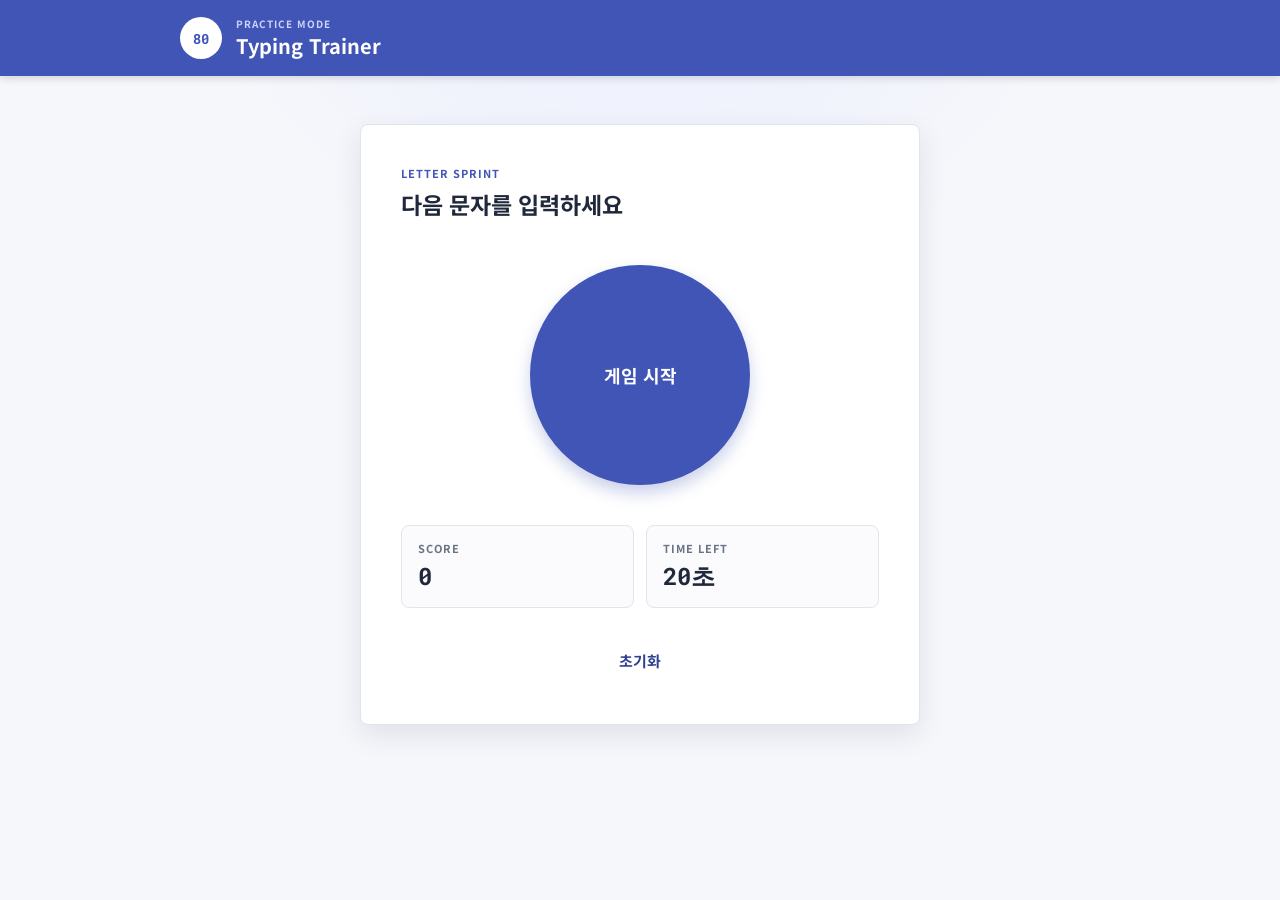
==== exam4.html @ c8808058 "feat: files upload" ====
<!-- 
    1. 아래 게임의 문제점을 발견하고,
   개선점을 제시하세요. 정답은 없습니다. 
    2. 디자인을 개선해보세요.
    3. css, javascript 파일을 외부로 빼서 따로 관리하도록 변경해주시고
    4. repository를 새로 만들어서
    5. github 페이지에 배포해보세요
 -->
<!doctype html>
<html lang="ko">
  <head>
    <meta charset="UTF-8" />
    <meta name="viewport" content="width=device-width, initial-scale=1.0" />
    <title>Typing Game</title>
    <link rel="stylesheet" href="./exam4.css" />
    <script src="./exam4.js" defer></script>
  </head>
  <body>
    <header class="app-bar">
      <div class="app-bar__content">
        <span class="app-bar__mark">80</span>
        <div>
          <p class="app-bar__eyebrow">Practice mode</p>
          <h1>Typing Trainer</h1>
        </div>
      </div>
    </header>

    <main class="game-shell">
      <section class="game-panel" aria-labelledby="game-title">
        <div class="game-heading">
          <div>
            <p class="section-label">Letter sprint</p>
            <h2 id="game-title">다음 문자를 입력하세요</h2>
          </div>
        </div>

        <div class="start-action">
          <button
            id="startButton"
            class="button button--primary"
            onclick="startGame()"
          >
            게임 시작
          </button>
        </div>

        <div
          id="targetChar"
          aria-live="polite"
          aria-label="입력할 문자"
          hidden
        ></div>

        <p id="gameStatus" class="game-status" aria-live="polite"></p>

        <div class="stats" aria-label="게임 정보">
          <div class="stat-card">
            <span class="stat-card__label">SCORE</span>
            <strong id="score">0</strong>
          </div>
          <div class="stat-card">
            <span class="stat-card__label">TIME LEFT</span>
            <strong id="timer">20초</strong>
          </div>
        </div>

        <div class="actions">
          <button
            id="resetButton"
            class="button button--text"
            onclick="resetGame()"
          >
            초기화
          </button>
        </div>
      </section>
    </main>
  </body>
</html>
---- exam4.css ----
@import url("https://fonts.googleapis.com/css2?family=Noto+Sans+KR:wght@400;500;700;900&family=Roboto+Mono:wght@500;700&display=swap");

:root {
  --body-bg: #f6f7fb;
  --panel: #ffffff;
  --line: #e1e4ec;
  --screen: #202b44;
  --screen-text: #f4f6ff;
  --ink: #20283b;
  --muted: #697386;
  --primary: #4055b5;
  --primary-dark: #304292;
  --accent: #e86b4a;
}

* {
  box-sizing: border-box;
}

[hidden] {
  display: none !important;
}

body {
  min-height: 100vh;
  margin: 0;
  padding: 0 20px 64px;
  color: var(--ink);
  background:
    radial-gradient(circle at 50% -20%, #e7ebff 0, transparent 480px),
    var(--body-bg);
  font-family: "Noto Sans KR", sans-serif;
  font-weight: 500;
}

.app-bar {
  margin: 0 -20px;
  color: #fff;
  background: var(--primary);
  box-shadow: 0 2px 8px rgba(32, 43, 68, 0.18);
}

.app-bar__content {
  width: min(100% - 40px, 920px);
  min-height: 76px;
  margin: auto;
  display: flex;
  align-items: center;
  gap: 14px;
}

.app-bar__mark {
  display: grid;
  width: 42px;
  height: 42px;
  place-items: center;
  border-radius: 50%;
  color: var(--primary);
  background: #fff;
  font:
    700 14px "Roboto Mono",
    monospace;
}

.app-bar h1,
.app-bar__eyebrow,
.game-heading h2,
.section-label {
  margin: 0;
}

.app-bar h1 {
  font-size: 20px;
  font-weight: 700;
}

.app-bar__eyebrow,
.section-label,
.stat-card__label {
  color: var(--muted);
  font-size: 11px;
  font-weight: 700;
  letter-spacing: 1px;
}

.app-bar__eyebrow {
  color: #cbd3ff;
  font-size: 10px;
  text-transform: uppercase;
}

.game-shell {
  width: min(100%, 560px);
  margin: 48px auto 0;
}

.game-panel {
  padding: clamp(24px, 6vw, 40px);
  display: flex;
  flex-direction: column;
  background: var(--panel);
  border: 1px solid var(--line);
  border-radius: 8px;
  box-shadow: 0 10px 28px rgba(32, 43, 68, 0.1);
}

.game-heading {
  display: flex;
  align-items: flex-start;
  justify-content: space-between;
  margin-bottom: 24px;
}

.section-label {
  margin-bottom: 6px;
  color: var(--primary);
  text-transform: uppercase;
}

.game-heading h2 {
  font-size: clamp(18px, 4vw, 23px);
  font-weight: 700;
}

.start-action {
  margin: 20px 0 12px;
}

.start-action .button {
  width: min(100%, 220px);
  aspect-ratio: 1;
  display: block;
  margin: 0 auto;
  padding: 20px;
  border-radius: 50%;
  font-size: 18px;
  box-shadow: 0 8px 16px rgba(64, 85, 181, 0.28);
}

#targetChar {
  min-height: 180px;
  margin: 4px 0;
  display: grid;
  place-items: center;
  background-color: #fff;
  border-radius: 20px;
  color: var(--primary-dark);
  font-size: clamp(80px, 20vw, 148px);
  font-family: "Roboto Mono", monospace;
  font-weight: 500;
  letter-spacing: 0;
  line-height: 1;
  text-shadow: 0 3px 0 #dfe3ff;
}

#targetChar.is-wrong {
  color: #d64040;
}

#targetChar.is-correct {
  color: #249653;
}

#targetChar.is-warning {
  animation: target-warning 700ms steps(1, end) infinite;
}

.game-status {
  min-height: 28px;
  margin: 8px 0 0;
  color: var(--accent);
  font:
    700 20px "Roboto Mono",
    monospace;
  text-align: center;
  text-transform: uppercase;
}

.game-status:empty {
  min-height: 0;
}

.game-panel.is-ended .game-status {
  order: 1;
  min-height: 0;
  margin-top: 20px;
  color: var(--accent);
  font-size: clamp(30px, 8vw, 44px);
}

.game-panel.is-ended .stats {
  order: 2;
  display: block;
  width: min(100%, 220px);
  margin: 12px auto 16px;
}

.game-panel.is-ended .stat-card {
  padding: 10px 14px;
}

.game-panel.is-ended .stat-card + .stat-card {
  margin-top: 8px;
}

.game-panel.is-ended .start-action {
  order: 3;
  margin: 0 auto;
}

.game-panel.is-ended .start-action .button {
  width: auto;
  min-height: 36px;
  aspect-ratio: auto;
  padding: 7px 18px;
  border-radius: 6px;
  font-size: 13px;
  box-shadow: none;
}

.game-panel.is-ended .actions {
  display: none;
}

@keyframes target-warning {
  0%,
  49% {
    background-color: #fff;
  }

  50%,
  100% {
    background-color: rgba(214, 64, 64, 0.28);
  }
}

.stats {
  display: grid;
  grid-template-columns: repeat(2, 1fr);
  gap: 12px;
  margin: 20px 0 28px;
}

.stat-card {
  padding: 14px 16px;
  border: 1px solid var(--line);
  border-radius: 8px;
  background: #fbfbfd;
}

.stat-card__label {
  display: block;
  margin-bottom: 4px;
}

.stat-card strong {
  font:
    700 clamp(18px, 4vw, 24px) "Roboto Mono",
    monospace;
}

.actions {
  display: flex;
  gap: 12px;
}

.button {
  min-height: 48px;
  flex: 1;
  padding: 12px 20px;
  border: 0;
  border-radius: 8px;
  font:
    700 15px "Noto Sans KR",
    sans-serif;
  cursor: pointer;
  touch-action: manipulation;
  transition:
    background 160ms ease,
    box-shadow 160ms ease,
    transform 160ms ease;
}

.button--primary {
  color: #fff;
  background: var(--primary);
  box-shadow: 0 3px 6px rgba(64, 85, 181, 0.25);
}

.button--text {
  color: var(--primary-dark);
  background: transparent;
}

.button:hover {
  box-shadow: 0 5px 10px rgba(32, 43, 68, 0.16);
}

.button--primary:hover {
  background: var(--primary-dark);
}

.start-action .button--primary:hover {
  transform: scale(1.03);
  box-shadow: 0 10px 20px rgba(64, 85, 181, 0.32);
}

.button--text:hover {
  background: #eef0ff;
}

.button:active {
  transform: translateY(1px);
}

.button:focus-visible {
  outline: 3px solid #aab5ff;
  outline-offset: 2px;
}

@media (max-width: 420px) {
  .game-shell {
    margin-top: 28px;
  }

  .game-panel {
    padding: 20px;
  }

  .start-action .button {
    width: 180px;
  }

  .actions {
    flex-direction: column;
  }
}
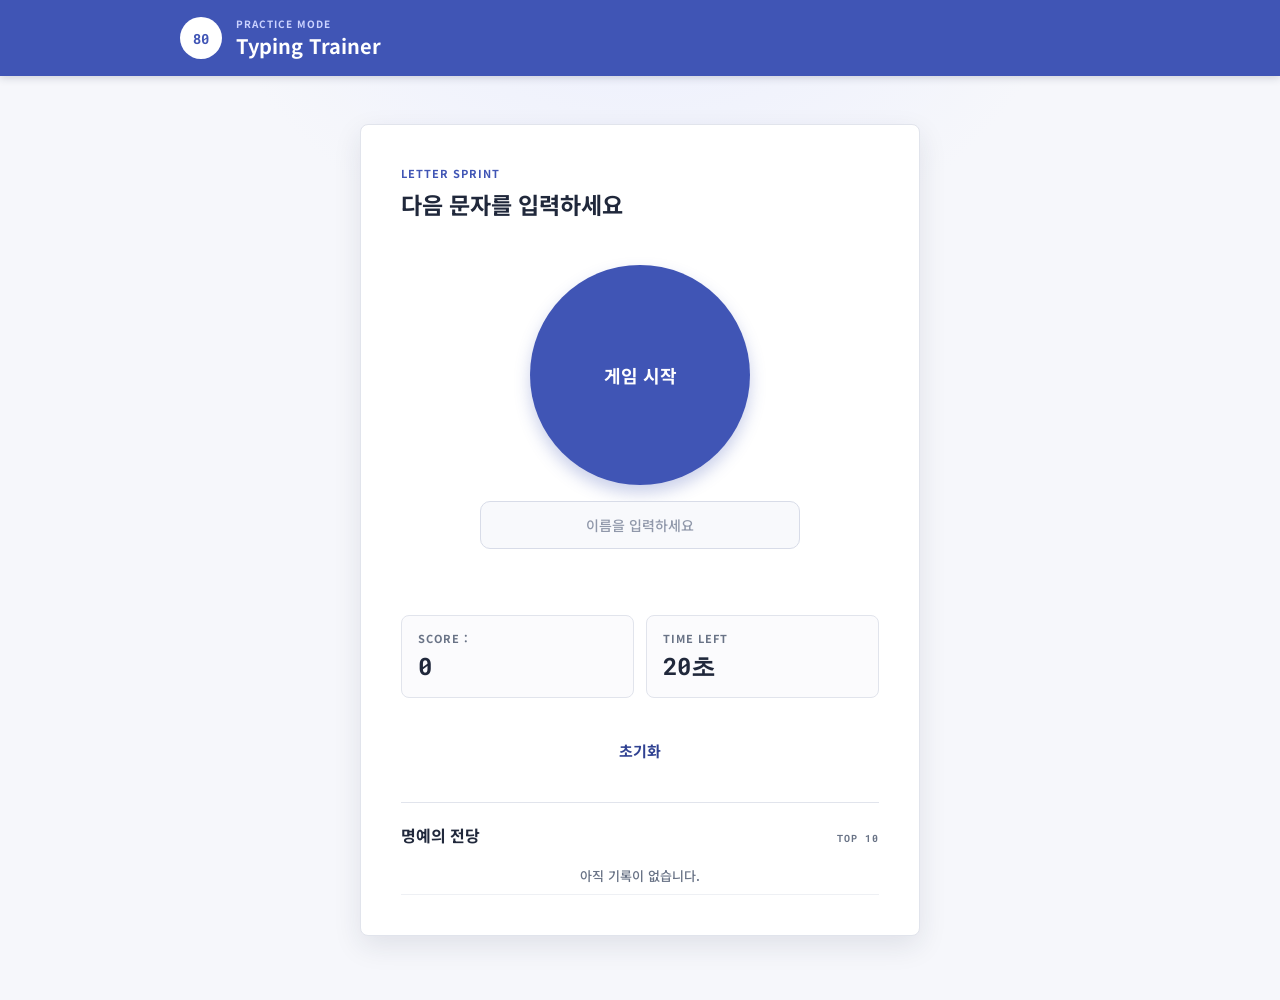
==== commit 598226f0: "feat: 타이핑 게임 이름 입력 및 점수 순위 기능 추가 - 이름 입력 필수 검증 추가 - 게임 중 이름 입력창 숨김 - 게임 종료 후 점수와 이름 저장 - TOP 10 순위 표" ====
--- a/exam4.html
+++ b/exam4.html
@@ -43,6 +43,18 @@
           >
             게임 시작
           </button>
+          <div class="player-form">
+            <input
+              id="playerName"
+              name="name"
+              type="text"
+              maxlength="12"
+              placeholder="이름을 입력하세요"
+              autocomplete="name"
+              aria-label="이름"
+            />
+            <p id="nameError" class="name-error" aria-live="polite"></p>
+          </div>
         </div>
 
         <div
@@ -56,7 +68,7 @@
 
         <div class="stats" aria-label="게임 정보">
           <div class="stat-card">
-            <span class="stat-card__label">SCORE</span>
+            <span class="stat-card__label">SCORE :</span>
             <strong id="score">0</strong>
           </div>
           <div class="stat-card">
@@ -74,6 +86,14 @@
             초기화
           </button>
         </div>
+
+        <section class="leaderboard" aria-labelledby="leaderboard-title">
+          <div class="leaderboard__heading">
+            <h3 id="leaderboard-title">명예의 전당</h3>
+            <span>TOP 10</span>
+          </div>
+          <ol id="leaderboardList" class="leaderboard__list"></ol>
+        </section>
       </section>
     </main>
   </body>
--- a/exam4.css
+++ b/exam4.css
@@ -124,6 +124,48 @@
 
 .start-action {
   margin: 20px 0 12px;
+}
+
+.player-form {
+  width: min(100%, 320px);
+  margin: 16px auto 0;
+}
+
+.player-form input {
+  width: 100%;
+  min-height: 48px;
+  padding: 12px 16px;
+  border: 1px solid #d8dce8;
+  border-radius: 10px;
+  color: var(--ink);
+  background: #f8f9fc;
+  font:
+    500 14px "Noto Sans KR",
+    sans-serif;
+  text-align: center;
+  transition:
+    border-color 160ms ease,
+    background 160ms ease,
+    box-shadow 160ms ease;
+}
+
+.player-form input::placeholder {
+  color: #9098aa;
+}
+
+.name-error {
+  min-height: 20px;
+  margin: 6px 0 0;
+  color: #d64040;
+  font-size: 12px;
+  text-align: center;
+}
+
+.player-form input:focus {
+  border-color: var(--primary);
+  outline: 0;
+  background: #fff;
+  box-shadow: 0 0 0 3px #dce1ff;
 }
 
 .start-action .button {
@@ -190,22 +232,40 @@
 
 .game-panel.is-ended .stats {
   order: 2;
-  display: block;
-  width: min(100%, 220px);
+  display: flex;
+  width: auto;
+  justify-content: center;
   margin: 12px auto 16px;
 }
 
 .game-panel.is-ended .stat-card {
-  padding: 10px 14px;
+  display: flex;
+  align-items: baseline;
+  gap: 6px;
+  padding: 0;
+  border: 0;
+  background: transparent;
 }
 
 .game-panel.is-ended .stat-card + .stat-card {
-  margin-top: 8px;
+  display: none;
+}
+
+.game-panel.is-ended .stat-card__label {
+  margin: 0;
 }
 
 .game-panel.is-ended .start-action {
   order: 3;
   margin: 0 auto;
+}
+
+.game-panel.is-ended .player-form {
+  display: none;
+}
+
+.game-panel.is-playing .player-form {
+  display: none;
 }
 
 .game-panel.is-ended .start-action .button {
@@ -222,6 +282,10 @@
   display: none;
 }
 
+.game-panel.is-ended .leaderboard {
+  order: 4;
+}
+
 @keyframes target-warning {
   0%,
   49% {
@@ -262,6 +326,61 @@
 .actions {
   display: flex;
   gap: 12px;
+}
+
+.leaderboard {
+  margin-top: 28px;
+  padding-top: 20px;
+  border-top: 1px solid var(--line);
+}
+
+.leaderboard__heading {
+  display: flex;
+  align-items: baseline;
+  justify-content: space-between;
+  margin-bottom: 10px;
+}
+
+.leaderboard h3,
+.leaderboard__heading span {
+  margin: 0;
+}
+
+.leaderboard h3 {
+  font-size: 16px;
+}
+
+.leaderboard__heading span {
+  color: var(--muted);
+  font:
+    700 10px "Roboto Mono",
+    monospace;
+  letter-spacing: 1px;
+}
+
+.leaderboard__list {
+  margin: 0;
+  padding: 0;
+  list-style: none;
+}
+
+.leaderboard__item,
+.leaderboard__empty {
+  display: flex;
+  justify-content: space-between;
+  padding: 9px 4px;
+  border-bottom: 1px solid #eef0f4;
+  font-size: 13px;
+}
+
+.leaderboard__item strong {
+  color: var(--primary-dark);
+  font-family: "Roboto Mono", monospace;
+}
+
+.leaderboard__empty {
+  justify-content: center;
+  color: var(--muted);
 }
 
 .button {
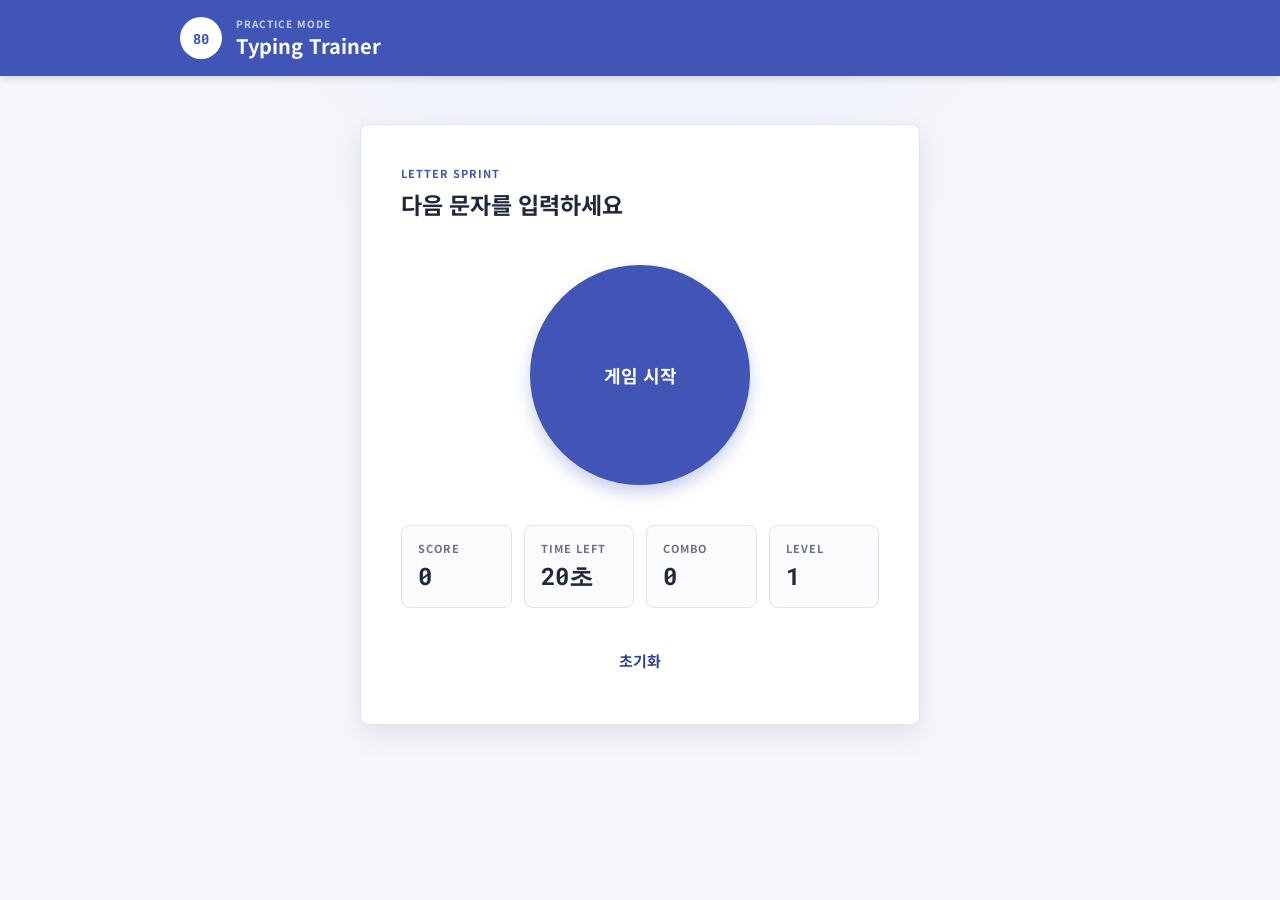
==== commit 7dc1483b: "feat/jaehong" ====
--- a/exam4.html
+++ b/exam4.html
@@ -39,22 +39,9 @@
           <button
             id="startButton"
             class="button button--primary"
-            onclick="startGame()"
           >
             게임 시작
           </button>
-          <div class="player-form">
-            <input
-              id="playerName"
-              name="name"
-              type="text"
-              maxlength="12"
-              placeholder="이름을 입력하세요"
-              autocomplete="name"
-              aria-label="이름"
-            />
-            <p id="nameError" class="name-error" aria-live="polite"></p>
-          </div>
         </div>
 
         <div
@@ -68,12 +55,20 @@
 
         <div class="stats" aria-label="게임 정보">
           <div class="stat-card">
-            <span class="stat-card__label">SCORE :</span>
+            <span class="stat-card__label">SCORE</span>
             <strong id="score">0</strong>
           </div>
           <div class="stat-card">
             <span class="stat-card__label">TIME LEFT</span>
             <strong id="timer">20초</strong>
+          </div>
+          <div class="stat-card">
+            <span class="stat-card__label">COMBO</span>
+            <strong id="combo">0</strong>
+          </div>
+          <div class="stat-card">
+            <span class="stat-card__label">LEVEL</span>
+            <strong id="level">1</strong>
           </div>
         </div>
 
@@ -86,14 +81,6 @@
             초기화
           </button>
         </div>
-
-        <section class="leaderboard" aria-labelledby="leaderboard-title">
-          <div class="leaderboard__heading">
-            <h3 id="leaderboard-title">명예의 전당</h3>
-            <span>TOP 10</span>
-          </div>
-          <ol id="leaderboardList" class="leaderboard__list"></ol>
-        </section>
       </section>
     </main>
   </body>
--- a/exam4.css
+++ b/exam4.css
@@ -124,48 +124,6 @@
 
 .start-action {
   margin: 20px 0 12px;
-}
-
-.player-form {
-  width: min(100%, 320px);
-  margin: 16px auto 0;
-}
-
-.player-form input {
-  width: 100%;
-  min-height: 48px;
-  padding: 12px 16px;
-  border: 1px solid #d8dce8;
-  border-radius: 10px;
-  color: var(--ink);
-  background: #f8f9fc;
-  font:
-    500 14px "Noto Sans KR",
-    sans-serif;
-  text-align: center;
-  transition:
-    border-color 160ms ease,
-    background 160ms ease,
-    box-shadow 160ms ease;
-}
-
-.player-form input::placeholder {
-  color: #9098aa;
-}
-
-.name-error {
-  min-height: 20px;
-  margin: 6px 0 0;
-  color: #d64040;
-  font-size: 12px;
-  text-align: center;
-}
-
-.player-form input:focus {
-  border-color: var(--primary);
-  outline: 0;
-  background: #fff;
-  box-shadow: 0 0 0 3px #dce1ff;
 }
 
 .start-action .button {
@@ -216,6 +174,7 @@
     monospace;
   text-align: center;
   text-transform: uppercase;
+    white-space: pre-line;
 }
 
 .game-status:empty {
@@ -232,40 +191,22 @@
 
 .game-panel.is-ended .stats {
   order: 2;
-  display: flex;
-  width: auto;
-  justify-content: center;
+  display: block;
+  width: min(100%, 220px);
   margin: 12px auto 16px;
 }
 
 .game-panel.is-ended .stat-card {
-  display: flex;
-  align-items: baseline;
-  gap: 6px;
-  padding: 0;
-  border: 0;
-  background: transparent;
+  padding: 10px 14px;
 }
 
 .game-panel.is-ended .stat-card + .stat-card {
-  display: none;
-}
-
-.game-panel.is-ended .stat-card__label {
-  margin: 0;
+  margin-top: 8px;
 }
 
 .game-panel.is-ended .start-action {
   order: 3;
   margin: 0 auto;
-}
-
-.game-panel.is-ended .player-form {
-  display: none;
-}
-
-.game-panel.is-playing .player-form {
-  display: none;
 }
 
 .game-panel.is-ended .start-action .button {
@@ -282,10 +223,6 @@
   display: none;
 }
 
-.game-panel.is-ended .leaderboard {
-  order: 4;
-}
-
 @keyframes target-warning {
   0%,
   49% {
@@ -300,7 +237,7 @@
 
 .stats {
   display: grid;
-  grid-template-columns: repeat(2, 1fr);
+  grid-template-columns: repeat(4, 1fr);
   gap: 12px;
   margin: 20px 0 28px;
 }
@@ -323,64 +260,15 @@
     monospace;
 }
 
+@media (max-width: 480px) {
+  .stats {
+    grid-template-columns: repeat(2, 1fr);
+  }
+}
+
 .actions {
   display: flex;
   gap: 12px;
-}
-
-.leaderboard {
-  margin-top: 28px;
-  padding-top: 20px;
-  border-top: 1px solid var(--line);
-}
-
-.leaderboard__heading {
-  display: flex;
-  align-items: baseline;
-  justify-content: space-between;
-  margin-bottom: 10px;
-}
-
-.leaderboard h3,
-.leaderboard__heading span {
-  margin: 0;
-}
-
-.leaderboard h3 {
-  font-size: 16px;
-}
-
-.leaderboard__heading span {
-  color: var(--muted);
-  font:
-    700 10px "Roboto Mono",
-    monospace;
-  letter-spacing: 1px;
-}
-
-.leaderboard__list {
-  margin: 0;
-  padding: 0;
-  list-style: none;
-}
-
-.leaderboard__item,
-.leaderboard__empty {
-  display: flex;
-  justify-content: space-between;
-  padding: 9px 4px;
-  border-bottom: 1px solid #eef0f4;
-  font-size: 13px;
-}
-
-.leaderboard__item strong {
-  color: var(--primary-dark);
-  font-family: "Roboto Mono", monospace;
-}
-
-.leaderboard__empty {
-  justify-content: center;
-  color: var(--muted);
 }
 
 .button {
@@ -428,8 +316,26 @@
   background: #eef0ff;
 }
 
+.button.is-evading {
+  position: fixed;
+  z-index: 10;
+  transition:
+    left 180ms ease,
+    top 180ms ease,
+    background 160ms ease,
+    box-shadow 160ms ease;
+}
+
 .button:active {
   transform: translateY(1px);
+}
+
+.button:disabled {
+  color: var(--muted);
+  background: #f1f2f5;
+  box-shadow: none;
+  cursor: not-allowed;
+  opacity: 0.75;
 }
 
 .button:focus-visible {
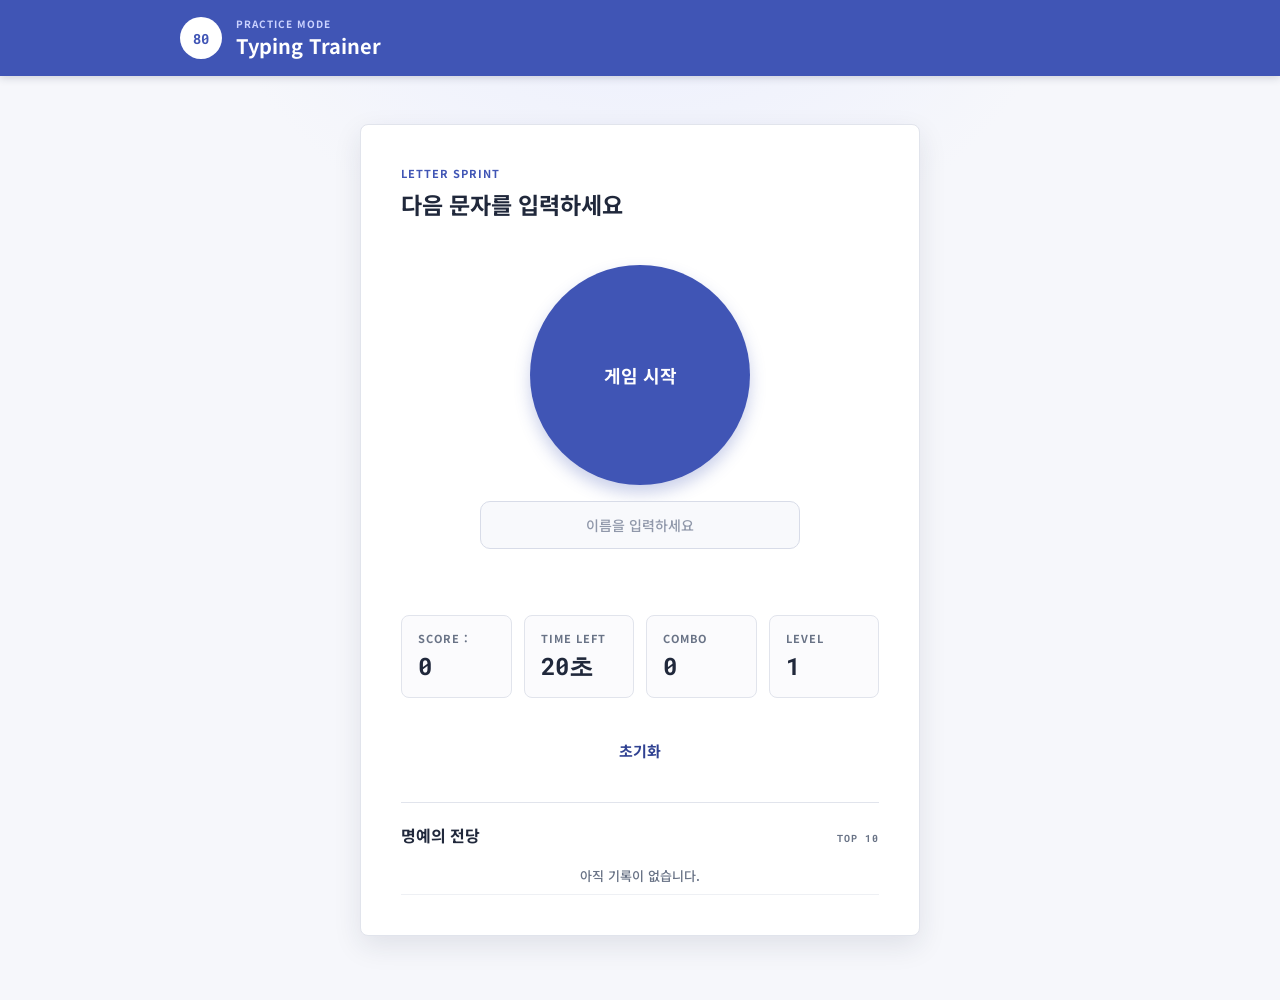
==== commit f2aa37c5: "fix: conflict 해결 및 코드 정리" ====
--- a/exam4.html
+++ b/exam4.html
@@ -1,11 +1,3 @@
-<!-- 
-    1. 아래 게임의 문제점을 발견하고,
-   개선점을 제시하세요. 정답은 없습니다. 
-    2. 디자인을 개선해보세요.
-    3. css, javascript 파일을 외부로 빼서 따로 관리하도록 변경해주시고
-    4. repository를 새로 만들어서
-    5. github 페이지에 배포해보세요
- -->
 <!doctype html>
 <html lang="ko">
   <head>
@@ -36,12 +28,21 @@
         </div>
 
         <div class="start-action">
-          <button
-            id="startButton"
-            class="button button--primary"
-          >
+          <button id="startButton" class="button button--primary">
             게임 시작
           </button>
+          <div class="player-form">
+            <input
+              id="playerName"
+              name="name"
+              type="text"
+              maxlength="12"
+              placeholder="이름을 입력하세요"
+              autocomplete="name"
+              aria-label="이름"
+            />
+            <p id="nameError" class="name-error" aria-live="polite"></p>
+          </div>
         </div>
 
         <div
@@ -55,7 +56,7 @@
 
         <div class="stats" aria-label="게임 정보">
           <div class="stat-card">
-            <span class="stat-card__label">SCORE</span>
+            <span class="stat-card__label">SCORE :</span>
             <strong id="score">0</strong>
           </div>
           <div class="stat-card">
@@ -81,6 +82,14 @@
             초기화
           </button>
         </div>
+
+        <section class="leaderboard" aria-labelledby="leaderboard-title">
+          <div class="leaderboard__heading">
+            <h3 id="leaderboard-title">명예의 전당</h3>
+            <span>TOP 10</span>
+          </div>
+          <ol id="leaderboardList" class="leaderboard__list"></ol>
+        </section>
       </section>
     </main>
   </body>
--- a/exam4.css
+++ b/exam4.css
@@ -4,8 +4,6 @@
   --body-bg: #f6f7fb;
   --panel: #ffffff;
   --line: #e1e4ec;
-  --screen: #202b44;
-  --screen-text: #f4f6ff;
   --ink: #20283b;
   --muted: #697386;
   --primary: #4055b5;
@@ -124,6 +122,48 @@
 
 .start-action {
   margin: 20px 0 12px;
+}
+
+.player-form {
+  width: min(100%, 320px);
+  margin: 16px auto 0;
+}
+
+.player-form input {
+  width: 100%;
+  min-height: 48px;
+  padding: 12px 16px;
+  border: 1px solid #d8dce8;
+  border-radius: 10px;
+  color: var(--ink);
+  background: #f8f9fc;
+  font:
+    500 14px "Noto Sans KR",
+    sans-serif;
+  text-align: center;
+  transition:
+    border-color 160ms ease,
+    background 160ms ease,
+    box-shadow 160ms ease;
+}
+
+.player-form input::placeholder {
+  color: #9098aa;
+}
+
+.name-error {
+  min-height: 20px;
+  margin: 6px 0 0;
+  color: #d64040;
+  font-size: 12px;
+  text-align: center;
+}
+
+.player-form input:focus {
+  border-color: var(--primary);
+  outline: 0;
+  background: #fff;
+  box-shadow: 0 0 0 3px #dce1ff;
 }
 
 .start-action .button {
@@ -174,7 +214,7 @@
     monospace;
   text-align: center;
   text-transform: uppercase;
-    white-space: pre-line;
+  white-space: pre-line;
 }
 
 .game-status:empty {
@@ -191,22 +231,40 @@
 
 .game-panel.is-ended .stats {
   order: 2;
-  display: block;
-  width: min(100%, 220px);
+  display: flex;
+  width: auto;
+  justify-content: center;
   margin: 12px auto 16px;
 }
 
 .game-panel.is-ended .stat-card {
-  padding: 10px 14px;
+  display: flex;
+  align-items: baseline;
+  gap: 6px;
+  padding: 0;
+  border: 0;
+  background: transparent;
 }
 
 .game-panel.is-ended .stat-card + .stat-card {
-  margin-top: 8px;
+  display: none;
+}
+
+.game-panel.is-ended .stat-card__label {
+  margin: 0;
 }
 
 .game-panel.is-ended .start-action {
   order: 3;
   margin: 0 auto;
+}
+
+.game-panel.is-ended .player-form {
+  display: none;
+}
+
+.game-panel.is-playing .player-form {
+  display: none;
 }
 
 .game-panel.is-ended .start-action .button {
@@ -223,6 +281,10 @@
   display: none;
 }
 
+.game-panel.is-ended .leaderboard {
+  order: 4;
+}
+
 @keyframes target-warning {
   0%,
   49% {
@@ -269,6 +331,61 @@
 .actions {
   display: flex;
   gap: 12px;
+}
+
+.leaderboard {
+  margin-top: 28px;
+  padding-top: 20px;
+  border-top: 1px solid var(--line);
+}
+
+.leaderboard__heading {
+  display: flex;
+  align-items: baseline;
+  justify-content: space-between;
+  margin-bottom: 10px;
+}
+
+.leaderboard h3,
+.leaderboard__heading span {
+  margin: 0;
+}
+
+.leaderboard h3 {
+  font-size: 16px;
+}
+
+.leaderboard__heading span {
+  color: var(--muted);
+  font:
+    700 10px "Roboto Mono",
+    monospace;
+  letter-spacing: 1px;
+}
+
+.leaderboard__list {
+  margin: 0;
+  padding: 0;
+  list-style: none;
+}
+
+.leaderboard__item,
+.leaderboard__empty {
+  display: flex;
+  justify-content: space-between;
+  padding: 9px 4px;
+  border-bottom: 1px solid #eef0f4;
+  font-size: 13px;
+}
+
+.leaderboard__item strong {
+  color: var(--primary-dark);
+  font-family: "Roboto Mono", monospace;
+}
+
+.leaderboard__empty {
+  justify-content: center;
+  color: var(--muted);
 }
 
 .button {
